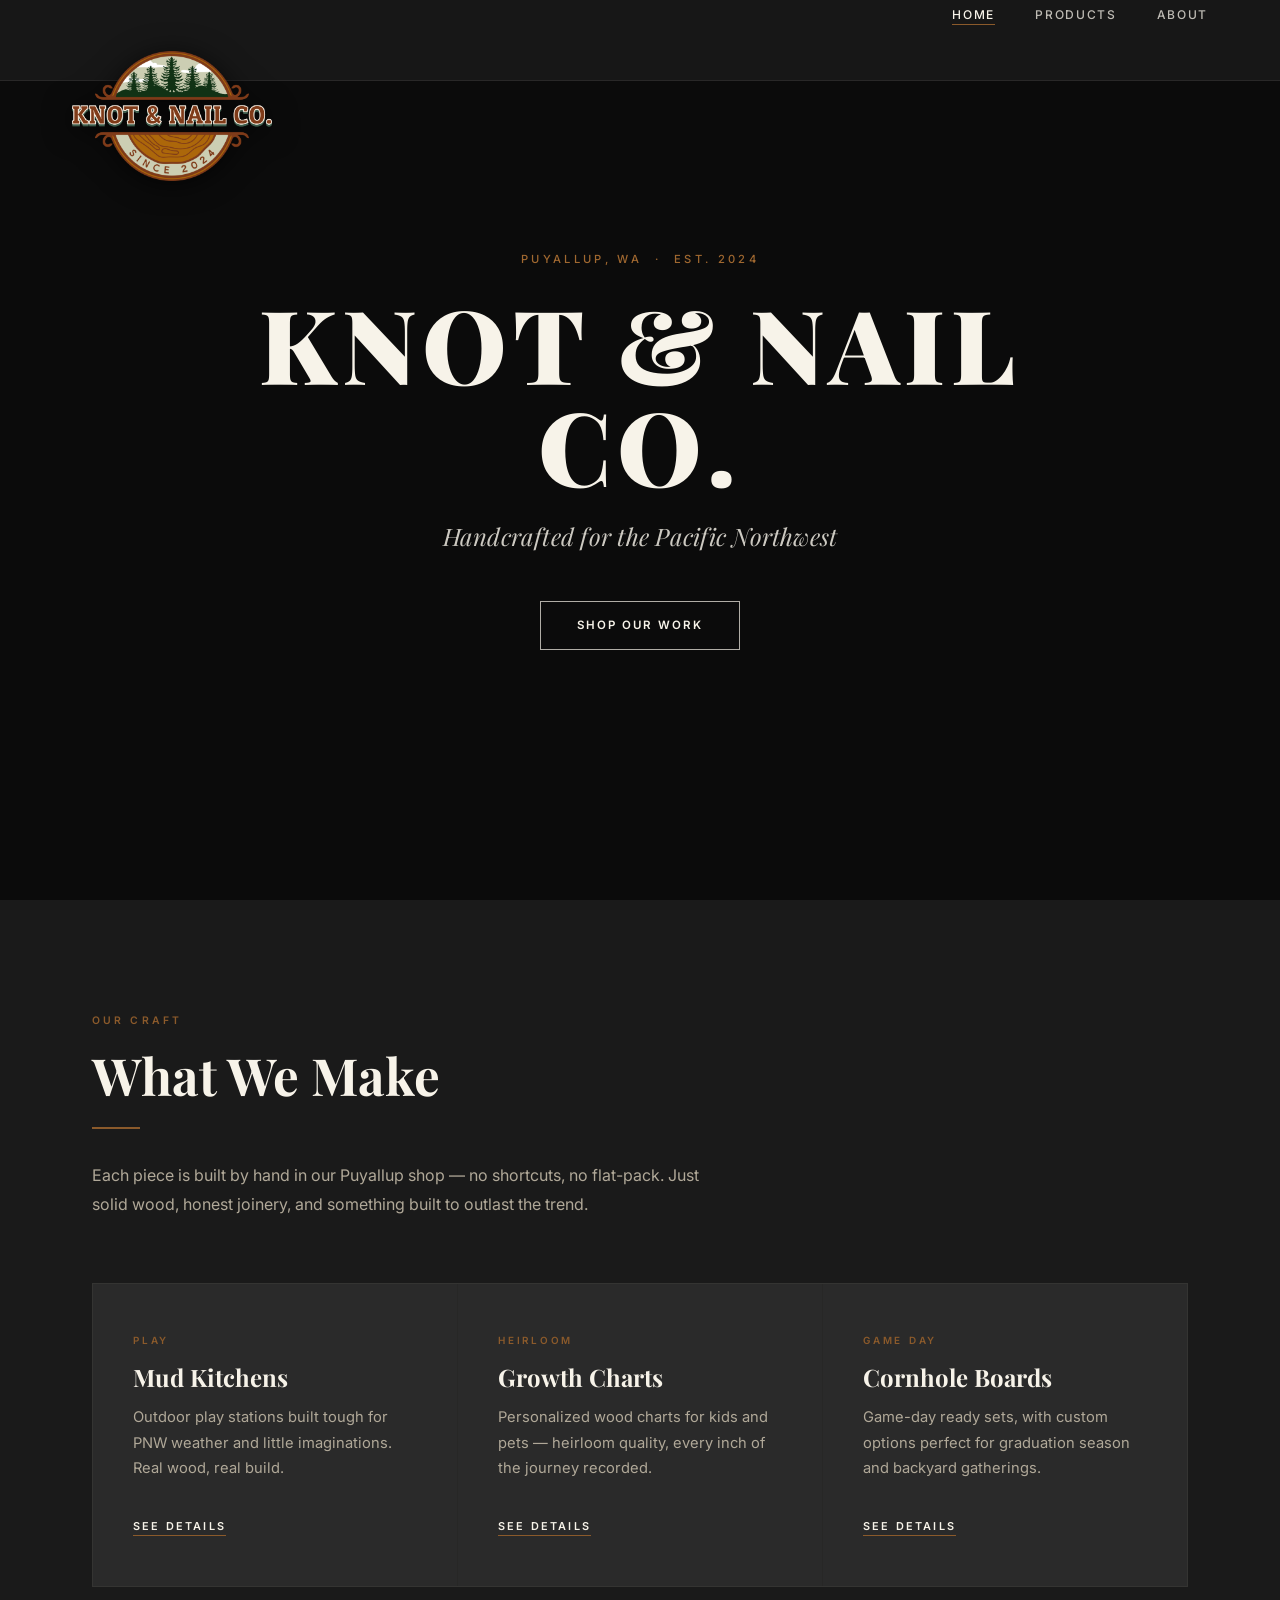
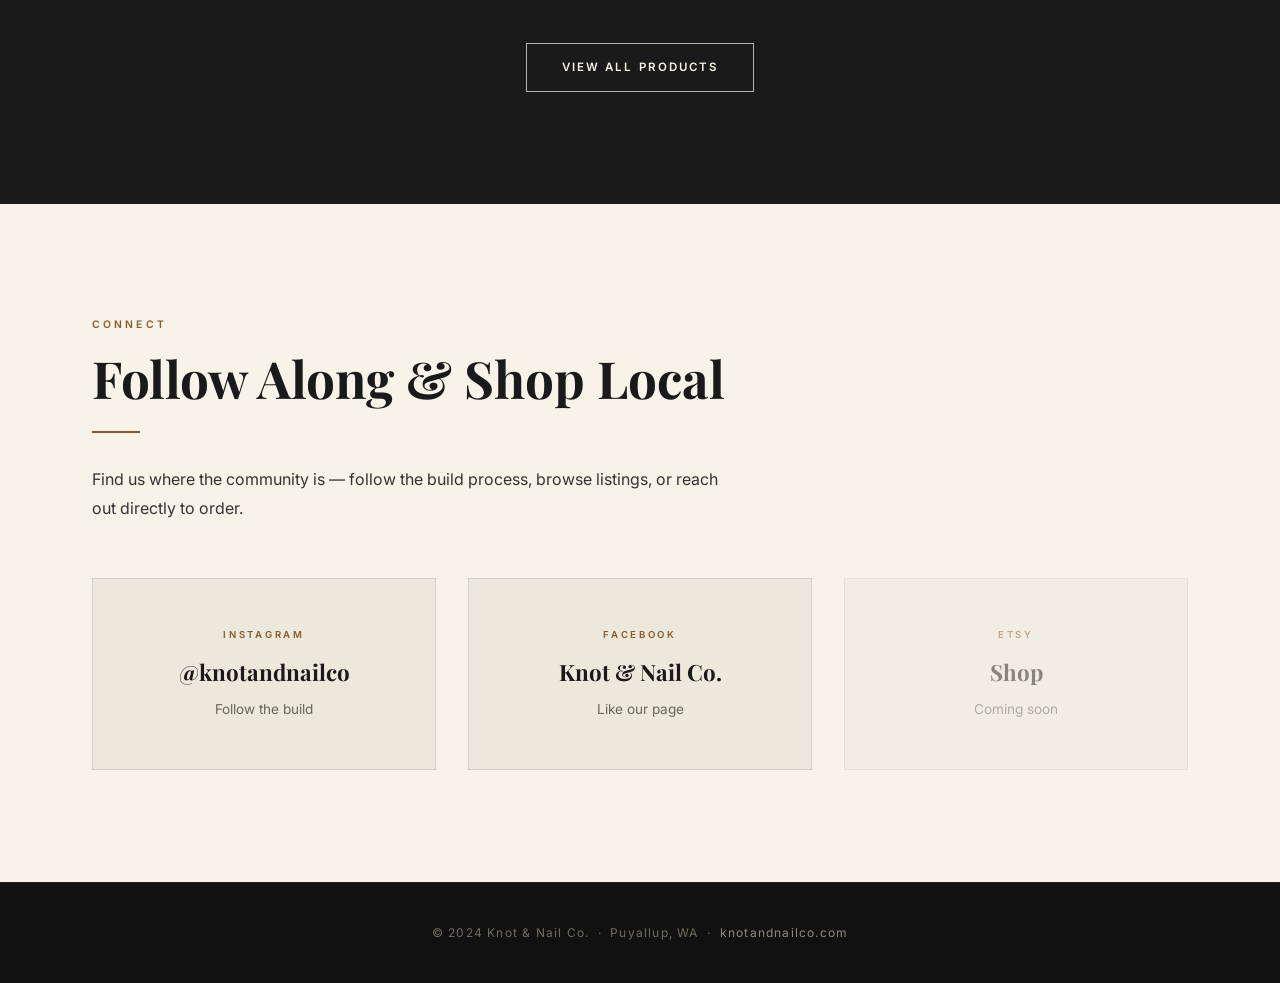
==== index.html @ c2e8aa16 "Initial commit — Knot & Nail Co. website" ====
<!DOCTYPE html>
<html lang="en">
<head>
  <meta charset="UTF-8" />
  <meta name="viewport" content="width=device-width, initial-scale=1.0" />
  <meta name="description" content="Knot & Nail Co. — Handcrafted woodwork made with care in Puyallup, WA. Mud kitchens, growth charts, cornhole boards & more." />
  <title>Knot & Nail Co. | Handcrafted Woodwork — Puyallup, WA</title>
  <link rel="stylesheet" href="css/style.css" />
</head>
<body>

  <!-- ====== NAVIGATION ====== -->
  <header class="site-header">
    <nav class="nav-inner">
      <a href="index.html" class="nav-logo">
        <img src="images/fulllogo_transparent.png" alt="Knot & Nail Co. Logo" />
      </a>
            <button class="hamburger" onclick="this.nextElementSibling || document.querySelector('.nav-links').classList.toggle('open')" aria-label="Menu">
        <span></span><span></span><span></span>
      </button>
      <ul class="nav-links">
        <li><a href="index.html" class="active">Home</a></li>
        <li><a href="products.html">Products</a></li>
        <li><a href="about.html">About</a></li>
      </ul>
    </nav>
  </header>

  <!-- ====== HERO ====== -->
  <section class="hero">
    <div class="hero-bg" style="background-image: url('https://images.pexels.com/photos/3637835/pexels-photo-3637835.jpeg?auto=compress&cs=tinysrgb&w=1600');"></div>
    <div class="hero-overlay"></div>
    <div class="hero-content">
      <span class="hero-eyebrow">Puyallup, WA &nbsp;·&nbsp; Est. 2024</span>
      <h1 class="hero-title">Knot &amp; Nail Co.</h1>
      <p class="hero-subtitle">Handcrafted for the Pacific Northwest</p>
      <a href="products.html" class="btn btn-outline-white">Shop Our Work</a>
    </div>
  </section>

  <!-- ====== WHAT WE MAKE ====== -->
  <section class="section-dark">
    <div class="container">
      <span class="section-label">Our Craft</span>
      <h2 class="section-title-lg light-text">What We Make</h2>
      <div class="divider-line"></div>
      <p class="section-body">Each piece is built by hand in our Puyallup shop — no shortcuts, no flat-pack. Just solid wood, honest joinery, and something built to outlast the trend.</p>

      <div class="preview-grid">

        <div class="preview-card">
          <span class="preview-card-label">Play</span>
          <h3>Mud Kitchens</h3>
          <p>Outdoor play stations built tough for PNW weather and little imaginations. Real wood, real build.</p>
          <a href="products.html" class="preview-card-link">See Details</a>
        </div>

        <div class="preview-card">
          <span class="preview-card-label">Heirloom</span>
          <h3>Growth Charts</h3>
          <p>Personalized wood charts for kids and pets — heirloom quality, every inch of the journey recorded.</p>
          <a href="products.html" class="preview-card-link">See Details</a>
        </div>

        <div class="preview-card">
          <span class="preview-card-label">Game Day</span>
          <h3>Cornhole Boards</h3>
          <p>Game-day ready sets, with custom options perfect for graduation season and backyard gatherings.</p>
          <a href="products.html" class="preview-card-link">See Details</a>
        </div>

      </div>

      <div class="preview-cta">
        <a href="products.html" class="btn btn-outline-white">View All Products</a>
      </div>
    </div>
  </section>

  <!-- ====== FOLLOW & FIND US ====== -->
  <section class="section-light">
    <div class="container">
      <span class="section-label" style="color: var(--brown);">Connect</span>
      <h2 class="section-title-lg dark-text">Follow Along &amp; Shop Local</h2>
      <div class="divider-line"></div>
      <p class="section-body dark-text">Find us where the community is — follow the build process, browse listings, or reach out directly to order.</p>

      <div class="social-grid">

        <a href="https://instagram.com/knotandnailco" target="_blank" rel="noopener" class="social-card">
          <span class="social-card-platform">Instagram</span>
          <span class="social-card-name">@knotandnailco</span>
          <span class="social-card-handle">Follow the build</span>
        </a>

        <a href="https://www.facebook.com/profile.php?id=knotandnailco" target="_blank" rel="noopener" class="social-card">
          <span class="social-card-platform">Facebook</span>
          <span class="social-card-name">Knot &amp; Nail Co.</span>
          <span class="social-card-handle">Like our page</span>
        </a>

        <span class="social-card disabled">
          <span class="social-card-platform">Etsy</span>
          <span class="social-card-name">Shop</span>
          <span class="social-card-handle">Coming soon</span>
        </span>

      </div>
    </div>
  </section>

  <!-- ====== FOOTER ====== -->
  <footer class="site-footer">
    <p>© 2024 Knot &amp; Nail Co. &nbsp;·&nbsp; Puyallup, WA &nbsp;·&nbsp; <a href="http://knotandnailco.com">knotandnailco.com</a></p>
  </footer>

  <script>
    document.querySelector('.hamburger').addEventListener('click', function() {
      document.querySelector('.nav-links').classList.toggle('open');
    });
  </script>
</body>
</html>
---- css/style.css ----
/* ============================================================
   KNOT & NAIL CO. — Premium Editorial Redesign
   Palette: #1A1A1A near-black | #F7F3E9 warm white
            #8B5A2B warm brown | #2D4739 forest green
   Fonts: Playfair Display (serif headlines) | Inter (body/nav)
   ============================================================ */

@import url('https://fonts.googleapis.com/css2?family=Playfair+Display:ital,wght@0,700;0,900;1,400;1,700&family=Inter:wght@300;400;500;600&display=swap');

/* ---- Reset & Base ---- */
*, *::before, *::after { box-sizing: border-box; margin: 0; padding: 0; }

:root {
  --black:      #1A1A1A;
  --charcoal:   #2A2A2A;
  --mid-dark:   #333333;
  --warm-white: #F7F3E9;
  --off-white:  #EDE8DC;
  --brown:      #8B5A2B;
  --brown-light:#A06830;
  --green:      #2D4739;
  --green-light:#3D5E4C;
  --sage:       #7A9E8E;
  --gray-light: #B0A898;
  --gray-mid:   #6E6459;
}

html { scroll-behavior: smooth; }

body {
  font-family: 'Inter', sans-serif;
  background: var(--black);
  color: var(--warm-white);
  line-height: 1.7;
  font-size: 16px;
  -webkit-font-smoothing: antialiased;
}

a { color: inherit; text-decoration: none; }
img { display: block; max-width: 100%; }
ul { list-style: none; }

/* ---- Typography Helpers ---- */
.serif { font-family: 'Playfair Display', Georgia, serif; }

h1, h2, h3 {
  font-family: 'Playfair Display', Georgia, serif;
  line-height: 1.15;
}

/* ============================================================
   NAVIGATION — sticky, dark, minimal
   ============================================================ */
.site-header {
  position: fixed;
  top: 0; left: 0; right: 0;
  z-index: 100;
  background: rgba(26, 26, 26, 0.88);
  backdrop-filter: blur(8px);
  -webkit-backdrop-filter: blur(8px);
  border-bottom: 1px solid rgba(247, 243, 233, 0.08);
  transition: background 0.3s ease;
}

.nav-inner {
  display: flex;
  align-items: flex-start;
  justify-content: space-between;
  max-width: 1200px;
  margin: 0 auto;
  padding: 0 2rem;
  height: 80px;
}

.nav-logo {
  display: flex;
  align-items: center;
  gap: 0.75rem;
  flex-shrink: 0;
}

.nav-logo img {
  width: 200px;
  height: 200px;
  object-fit: contain;
  margin-top: 16px;
  margin-bottom: -60px;
  filter: drop-shadow(0 3px 14px rgba(0,0,0,0.65));
}

.nav-logo-name {
  display: none;
}

.nav-links {
  display: flex;
  align-items: center;
  gap: 2.5rem;
}

.nav-links a {
  font-size: 0.75rem;
  font-weight: 500;
  letter-spacing: 0.14em;
  text-transform: uppercase;
  color: rgba(247, 243, 233, 0.75);
  transition: color 0.2s ease;
  position: relative;
}

.nav-links a::after {
  content: '';
  position: absolute;
  bottom: -3px; left: 0; right: 0;
  height: 1px;
  background: var(--brown);
  transform: scaleX(0);
  transform-origin: left;
  transition: transform 0.25s ease;
}

.nav-links a:hover,
.nav-links a.active {
  color: var(--warm-white);
}

.nav-links a:hover::after,
.nav-links a.active::after {
  transform: scaleX(1);
}

/* ============================================================
   BUTTONS
   ============================================================ */
.btn {
  display: inline-block;
  font-family: 'Inter', sans-serif;
  font-size: 0.72rem;
  font-weight: 600;
  letter-spacing: 0.18em;
  text-transform: uppercase;
  padding: 0.85rem 2.2rem;
  border: 1.5px solid transparent;
  cursor: pointer;
  transition: all 0.25s ease;
  text-decoration: none;
}

/* Outlined white — hero */
.btn-outline-white {
  color: var(--warm-white);
  border-color: rgba(247, 243, 233, 0.7);
  background: transparent;
}
.btn-outline-white:hover {
  background: var(--warm-white);
  border-color: var(--warm-white);
  color: var(--black);
}

/* Solid brown — product cards */
.btn-brown {
  background: var(--brown);
  border-color: var(--brown);
  color: var(--warm-white);
}
.btn-brown:hover {
  background: var(--brown-light);
  border-color: var(--brown-light);
}

/* Ghost brown — secondary */
.btn-outline-brown {
  color: var(--brown-light);
  border-color: var(--brown);
  background: transparent;
}
.btn-outline-brown:hover {
  background: var(--brown);
  color: var(--warm-white);
}

/* White fill — form submit */
.btn-primary {
  background: var(--warm-white);
  border-color: var(--warm-white);
  color: var(--black);
}
.btn-primary:hover {
  background: transparent;
  color: var(--warm-white);
  border-color: var(--warm-white);
}

/* ============================================================
   HERO — full viewport, photo background
   ============================================================ */
.hero {
  position: relative;
  height: 100vh;
  min-height: 600px;
  display: flex;
  align-items: center;
  justify-content: center;
  text-align: center;
  overflow: hidden;
}

.hero-bg {
  position: absolute;
  inset: 0;
  background-size: cover;
  background-position: center;
  background-repeat: no-repeat;
  transform: scale(1.03);
  transition: transform 8s ease;
}

.hero:hover .hero-bg { transform: scale(1.0); }

.hero-overlay {
  position: absolute;
  inset: 0;
  background: rgba(0, 0, 0, 0.58);
}

.hero-content {
  position: relative;
  z-index: 2;
  padding: 0 1.5rem;
  max-width: 900px;
}

.hero-eyebrow {
  font-size: 0.7rem;
  font-weight: 500;
  letter-spacing: 0.3em;
  text-transform: uppercase;
  color: var(--brown-light);
  margin-bottom: 1.4rem;
  display: block;
}

.hero-title {
  font-family: 'Playfair Display', serif;
  font-size: clamp(3.2rem, 8vw, 6.5rem);
  font-weight: 900;
  letter-spacing: 0.06em;
  text-transform: uppercase;
  color: var(--warm-white);
  line-height: 1.0;
  margin-bottom: 1.2rem;
}

.hero-subtitle {
  font-family: 'Playfair Display', serif;
  font-style: italic;
  font-size: clamp(1.1rem, 2.5vw, 1.5rem);
  font-weight: 400;
  color: rgba(247, 243, 233, 0.82);
  margin-bottom: 2.8rem;
  letter-spacing: 0.01em;
}

/* ============================================================
   SECTION LAYOUT
   ============================================================ */
.container {
  max-width: 1160px;
  margin: 0 auto;
  padding: 0 2rem;
}

/* Dark section */
.section-dark {
  background: var(--black);
  padding: 7rem 0;
}

/* Charcoal section */
.section-charcoal {
  background: var(--charcoal);
  padding: 7rem 0;
}

/* Light/cream section */
.section-light {
  background: var(--warm-white);
  color: var(--black);
  padding: 7rem 0;
}

.section-label {
  font-size: 0.65rem;
  font-weight: 600;
  letter-spacing: 0.3em;
  text-transform: uppercase;
  color: var(--brown);
  margin-bottom: 1rem;
  display: block;
}

.section-title-lg {
  font-family: 'Playfair Display', serif;
  font-size: clamp(2rem, 4vw, 3.2rem);
  font-weight: 700;
  margin-bottom: 1.2rem;
  line-height: 1.15;
}

.section-title-lg.dark-text { color: var(--black); }
.section-title-lg.light-text { color: var(--warm-white); }

.section-body {
  font-size: 1rem;
  line-height: 1.8;
  color: var(--gray-light);
  max-width: 640px;
}

.section-body.dark-text { color: var(--mid-dark); }

.divider-line {
  width: 48px;
  height: 2px;
  background: var(--brown);
  margin: 1.4rem 0 2rem;
}

/* ============================================================
   HOME: WHAT WE MAKE — 3-column preview
   ============================================================ */
.preview-grid {
  display: grid;
  grid-template-columns: repeat(3, 1fr);
  gap: 1px;
  background: rgba(247, 243, 233, 0.06);
  border: 1px solid rgba(247, 243, 233, 0.06);
  margin-top: 4rem;
}

.preview-card {
  background: var(--charcoal);
  padding: 3rem 2.5rem;
  transition: background 0.25s ease;
}

.preview-card:hover {
  background: #313131;
}

.preview-card-label {
  font-size: 0.62rem;
  letter-spacing: 0.28em;
  text-transform: uppercase;
  color: var(--brown);
  font-weight: 600;
  margin-bottom: 1rem;
  display: block;
}

.preview-card h3 {
  font-family: 'Playfair Display', serif;
  font-size: 1.5rem;
  font-weight: 700;
  color: var(--warm-white);
  margin-bottom: 0.8rem;
}

.preview-card p {
  font-size: 0.92rem;
  color: var(--gray-light);
  line-height: 1.75;
  margin-bottom: 1.8rem;
}

.preview-card-link {
  font-size: 0.68rem;
  font-weight: 600;
  letter-spacing: 0.2em;
  text-transform: uppercase;
  color: var(--warm-white);
  border-bottom: 1px solid var(--brown);
  padding-bottom: 2px;
  transition: color 0.2s, border-color 0.2s;
}

.preview-card-link:hover {
  color: var(--brown-light);
  border-color: var(--brown-light);
}

.preview-cta {
  text-align: center;
  margin-top: 3.5rem;
}

/* ============================================================
   HOME: SOCIAL / FIND US SECTION
   ============================================================ */
.social-grid {
  display: grid;
  grid-template-columns: repeat(3, 1fr);
  gap: 2rem;
  margin-top: 3.5rem;
}

.social-card {
  display: flex;
  flex-direction: column;
  align-items: center;
  text-align: center;
  padding: 3rem 2rem;
  border: 1px solid rgba(0, 0, 0, 0.1);
  background: var(--off-white);
  transition: transform 0.25s ease, box-shadow 0.25s ease;
  color: var(--black);
  text-decoration: none;
}

.social-card:hover {
  transform: translateY(-4px);
  box-shadow: 0 12px 36px rgba(0,0,0,0.1);
}

.social-card.disabled {
  opacity: 0.5;
  cursor: default;
  pointer-events: none;
}

.social-card-platform {
  font-size: 0.6rem;
  letter-spacing: 0.28em;
  text-transform: uppercase;
  color: var(--brown);
  font-weight: 600;
  margin-bottom: 0.6rem;
}

.social-card-name {
  font-family: 'Playfair Display', serif;
  font-size: 1.4rem;
  font-weight: 700;
  color: var(--black);
  margin-bottom: 0.4rem;
}

.social-card-handle {
  font-size: 0.85rem;
  color: var(--gray-mid);
}

/* ============================================================
   PAGE HERO (Products / About)
   ============================================================ */
.page-hero {
  position: relative;
  height: 55vh;
  min-height: 400px;
  display: flex;
  align-items: center;
  justify-content: center;
  text-align: center;
  overflow: hidden;
}

.page-hero-bg {
  position: absolute;
  inset: 0;
  background-size: cover;
  background-position: center;
  background-repeat: no-repeat;
}

.page-hero-overlay {
  position: absolute;
  inset: 0;
  background: rgba(0, 0, 0, 0.60);
}

.page-hero-content {
  position: relative;
  z-index: 2;
  padding: 0 1.5rem;
  padding-top: 70px; /* nav offset */
}

.page-hero-title {
  font-family: 'Playfair Display', serif;
  font-size: clamp(2.8rem, 6vw, 5rem);
  font-weight: 900;
  letter-spacing: 0.1em;
  text-transform: uppercase;
  color: var(--warm-white);
  line-height: 1.0;
  margin-bottom: 0.9rem;
}

.page-hero-sub {
  font-family: 'Playfair Display', serif;
  font-style: italic;
  font-size: clamp(0.95rem, 2vw, 1.2rem);
  color: rgba(247, 243, 233, 0.78);
}

/* ============================================================
   PRODUCTS PAGE
   ============================================================ */
.products-section {
  background: var(--black);
  padding: 6rem 0 7rem;
}

.product-grid {
  display: grid;
  grid-template-columns: repeat(3, 1fr);
  gap: 1.5rem;
  margin-top: 0;
}

.product-card {
  background: var(--charcoal);
  display: flex;
  flex-direction: column;
  border-top: 2px solid var(--brown);
  transition: transform 0.25s ease, box-shadow 0.25s ease;
}

.product-card:hover {
  transform: translateY(-5px);
  box-shadow: 0 20px 50px rgba(0, 0, 0, 0.45);
}

.product-card-visual {
  height: 160px;
  display: flex;
  align-items: center;
  justify-content: center;
  font-size: 3.5rem;
  background: #222222;
  border-bottom: 1px solid rgba(247, 243, 233, 0.05);
}

.product-card-body {
  padding: 2rem 1.8rem 2.2rem;
  display: flex;
  flex-direction: column;
  flex: 1;
}

.product-card-body h3 {
  font-family: 'Playfair Display', serif;
  font-size: 1.25rem;
  font-weight: 700;
  color: var(--warm-white);
  margin-bottom: 0.5rem;
}

.product-price {
  font-size: 0.82rem;
  font-weight: 600;
  letter-spacing: 0.06em;
  color: var(--sage);
  margin-bottom: 0.9rem;
}

.product-card-body p {
  font-size: 0.88rem;
  color: var(--gray-light);
  line-height: 1.7;
  flex: 1;
  margin-bottom: 1.6rem;
}

.product-note {
  margin-top: 4rem;
  text-align: center;
  font-size: 0.9rem;
  color: var(--gray-light);
  padding: 2.5rem 2rem;
  border: 1px solid rgba(247, 243, 233, 0.1);
  max-width: 680px;
  margin-left: auto;
  margin-right: auto;
}

.product-note strong {
  color: var(--warm-white);
  display: block;
  font-family: 'Playfair Display', serif;
  font-size: 1.1rem;
  margin-bottom: 0.5rem;
}

.product-note a {
  color: var(--brown-light);
  border-bottom: 1px solid transparent;
  transition: border-color 0.2s;
}

.product-note a:hover { border-color: var(--brown-light); }

/* ============================================================
   ABOUT PAGE
   ============================================================ */
.about-story-grid {
  display: grid;
  grid-template-columns: 1fr 1fr;
  gap: 5rem;
  align-items: center;
}

.about-story-text p {
  font-size: 1rem;
  line-height: 1.9;
  color: var(--gray-light);
  margin-bottom: 1.2rem;
}

.about-story-text p:last-child { margin-bottom: 0; }

.about-pull-quote {
  font-family: 'Playfair Display', serif;
  font-style: italic;
  font-size: clamp(1.3rem, 2.5vw, 1.9rem);
  line-height: 1.5;
  color: var(--warm-white);
  border-left: 3px solid var(--brown);
  padding-left: 2rem;
}

/* Find Us — light section */
.find-us-grid {
  display: grid;
  grid-template-columns: repeat(3, 1fr);
  gap: 1.5rem;
  margin-top: 3.5rem;
}

.find-us-card {
  display: flex;
  flex-direction: column;
  align-items: center;
  text-align: center;
  padding: 3rem 2rem;
  border: 1px solid rgba(0, 0, 0, 0.08);
  background: var(--warm-white);
  transition: transform 0.25s ease, box-shadow 0.25s ease, background 0.25s ease;
  color: var(--black);
  cursor: pointer;
}

.find-us-card:hover {
  transform: translateY(-4px);
  box-shadow: 0 12px 30px rgba(0,0,0,0.1);
  background: #fff;
}

.find-us-card.disabled {
  opacity: 0.45;
  cursor: default;
  pointer-events: none;
}

.find-us-icon {
  font-size: 2rem;
  margin-bottom: 1rem;
}

.find-us-platform {
  font-size: 0.58rem;
  letter-spacing: 0.28em;
  text-transform: uppercase;
  color: var(--brown);
  font-weight: 600;
  margin-bottom: 0.5rem;
}

.find-us-name {
  font-family: 'Playfair Display', serif;
  font-size: 1.3rem;
  font-weight: 700;
  color: var(--black);
  margin-bottom: 0.35rem;
}

.find-us-sub {
  font-size: 0.82rem;
  color: var(--gray-mid);
}

/* ============================================================
   CONTACT FORM — dark section
   ============================================================ */
.contact-inner {
  max-width: 620px;
  margin: 0 auto;
  text-align: center;
}

.contact-inner .section-title-lg {
  color: var(--warm-white);
  margin-bottom: 0.6rem;
}

.contact-lead {
  font-size: 0.95rem;
  color: var(--gray-light);
  margin-bottom: 3rem;
}

.contact-form {
  text-align: left;
}

.form-group {
  margin-bottom: 1.5rem;
}

.form-group label {
  display: block;
  font-size: 0.65rem;
  letter-spacing: 0.2em;
  text-transform: uppercase;
  font-weight: 600;
  color: var(--gray-light);
  margin-bottom: 0.5rem;
}

.form-group input,
.form-group textarea {
  width: 100%;
  background: rgba(247, 243, 233, 0.05);
  border: 1px solid rgba(247, 243, 233, 0.15);
  color: var(--warm-white);
  font-family: 'Inter', sans-serif;
  font-size: 0.95rem;
  padding: 0.85rem 1rem;
  outline: none;
  transition: border-color 0.2s ease;
  -webkit-appearance: none;
  border-radius: 0;
}

.form-group input::placeholder,
.form-group textarea::placeholder {
  color: rgba(176, 168, 152, 0.45);
}

.form-group input:focus,
.form-group textarea:focus {
  border-color: var(--brown);
}

.form-group textarea {
  height: 140px;
  resize: vertical;
}

.form-submit {
  width: 100%;
  margin-top: 0.5rem;
}

.contact-email-note {
  margin-top: 2rem;
  font-size: 0.82rem;
  color: var(--gray-light);
  text-align: center;
}

.contact-email-note a {
  color: var(--brown-light);
  border-bottom: 1px solid transparent;
  transition: border-color 0.2s;
}

.contact-email-note a:hover { border-color: var(--brown-light); }

/* ============================================================
   FOOTER
   ============================================================ */
.site-footer {
  background: #111111;
  border-top: 1px solid rgba(247, 243, 233, 0.06);
  padding: 2.5rem 2rem;
  text-align: center;
  font-size: 0.75rem;
  letter-spacing: 0.1em;
  color: rgba(176, 168, 152, 0.6);
}

.site-footer a {
  color: rgba(176, 168, 152, 0.8);
  border-bottom: 1px solid transparent;
  transition: color 0.2s, border-color 0.2s;
}

.site-footer a:hover {
  color: var(--warm-white);
  border-color: var(--brown);
}

/* ============================================================
   RESPONSIVE
   ============================================================ */
@media (max-width: 900px) {
  .preview-grid { grid-template-columns: 1fr 1fr; }
  .product-grid { grid-template-columns: 1fr 1fr; }
  .about-story-grid { grid-template-columns: 1fr; gap: 3rem; }
  .social-grid { grid-template-columns: 1fr 1fr; }
  .find-us-grid { grid-template-columns: 1fr 1fr; }
}

@media (max-width: 640px) {
  .nav-logo img {
    width: 100px;
    height: 100px;
    margin-top: 8px;
    margin-bottom: -28px;
  }
  .nav-links {
    display: none;
    flex-direction: column;
    position: absolute;
    top: 70px;
    left: 0; right: 0;
    background: rgba(26,26,26,0.97);
    padding: 1.5rem 2rem;
    gap: 1rem;
    border-top: 1px solid rgba(247,243,233,0.1);
  }
  .nav-links.open { display: flex; }
  .hamburger {
    display: flex;
    flex-direction: column;
    gap: 5px;
    cursor: pointer;
    padding: 8px;
    margin-top: 18px;
    background: none;
    border: none;
    outline: none;
  }
  .hamburger span {
    display: block;
    width: 24px;
    height: 2px;
    background: var(--warm-white);
    border-radius: 2px;
    transition: all 0.3s;
  }
  .preview-grid { grid-template-columns: 1fr; }
  .product-grid { grid-template-columns: 1fr; }
  .social-grid { grid-template-columns: 1fr; }
  .find-us-grid { grid-template-columns: 1fr; }
  .hero-title { letter-spacing: 0.02em; }
  .section-dark,
  .section-charcoal,
  .section-light { padding: 4.5rem 0; }
  .products-section { padding: 4rem 0 5rem; }
}

@media (min-width: 641px) {
  .hamburger { display: none; }
}
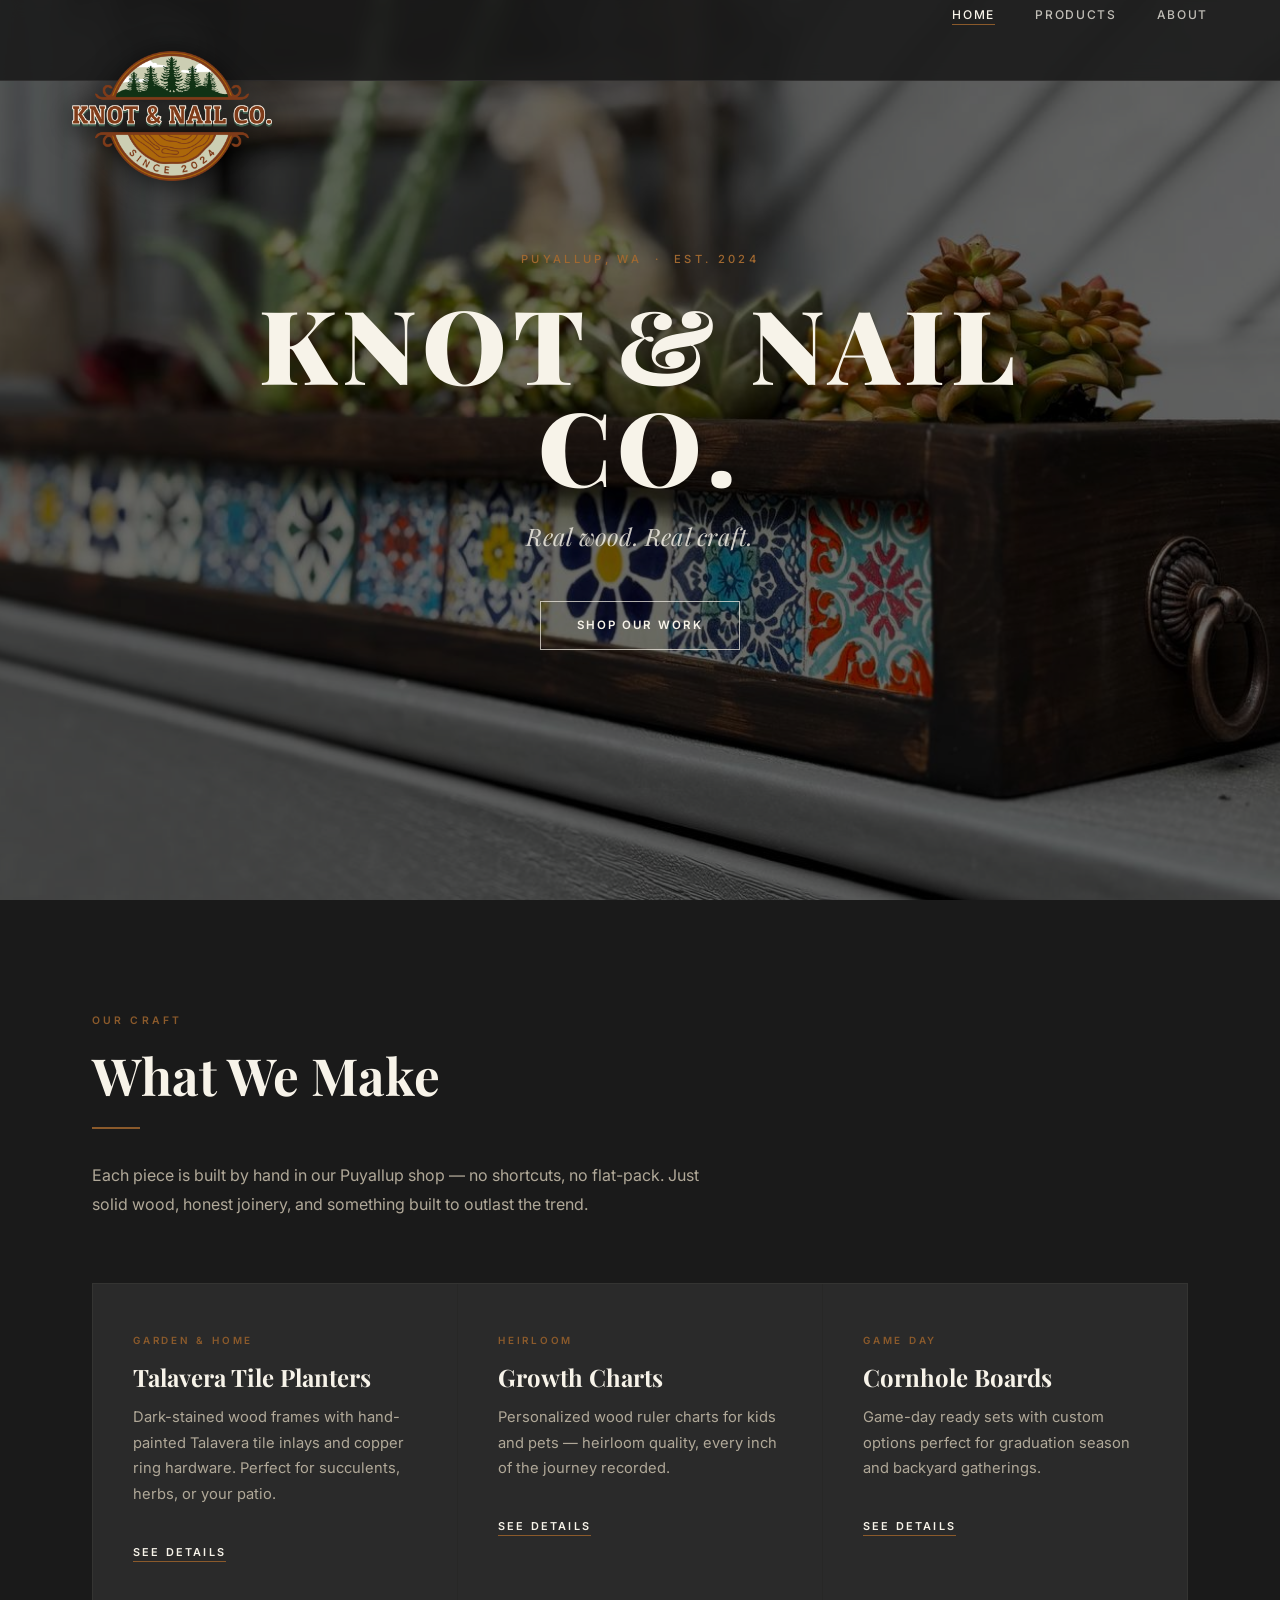
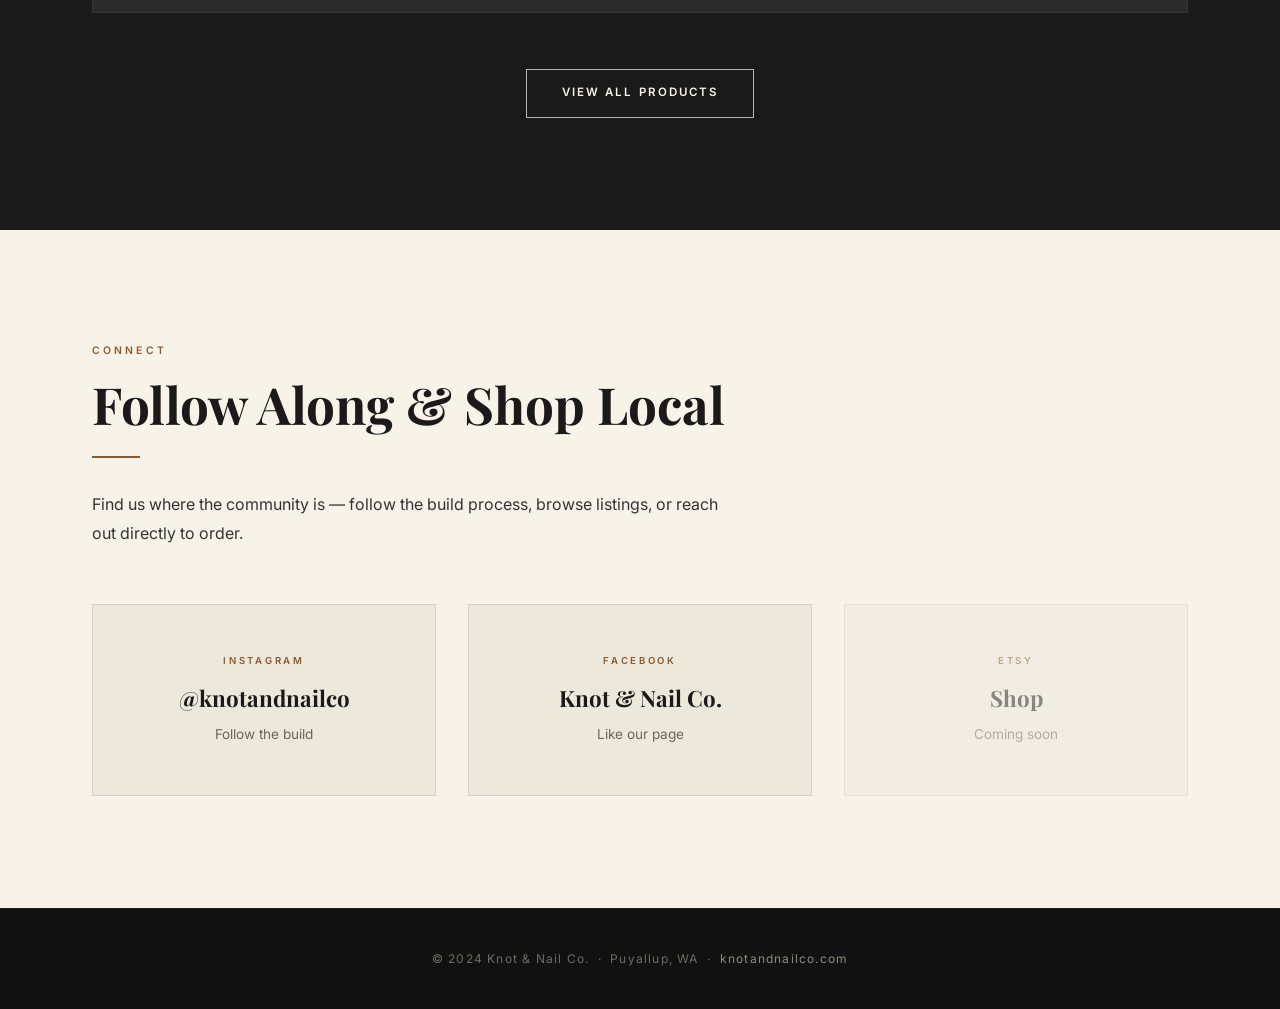
==== commit 529d5a64: "Update site with real product photos, remove mud kitchens, hero updated to Talavera planter" ====
--- a/index.html
+++ b/index.html
@@ -3,7 +3,7 @@
 <head>
   <meta charset="UTF-8" />
   <meta name="viewport" content="width=device-width, initial-scale=1.0" />
-  <meta name="description" content="Knot & Nail Co. — Handcrafted woodwork made with care in Puyallup, WA. Mud kitchens, growth charts, cornhole boards & more." />
+  <meta name="description" content="Knot & Nail Co. — Handcrafted woodwork made with care in Puyallup, WA. Talavera tile planters, growth charts, cornhole boards & more." />
   <title>Knot & Nail Co. | Handcrafted Woodwork — Puyallup, WA</title>
   <link rel="stylesheet" href="css/style.css" />
 </head>
@@ -15,7 +15,7 @@
       <a href="index.html" class="nav-logo">
         <img src="images/fulllogo_transparent.png" alt="Knot & Nail Co. Logo" />
       </a>
-            <button class="hamburger" onclick="this.nextElementSibling || document.querySelector('.nav-links').classList.toggle('open')" aria-label="Menu">
+      <button class="hamburger" aria-label="Menu">
         <span></span><span></span><span></span>
       </button>
       <ul class="nav-links">
@@ -28,12 +28,12 @@
 
   <!-- ====== HERO ====== -->
   <section class="hero">
-    <div class="hero-bg" style="background-image: url('https://images.pexels.com/photos/3637835/pexels-photo-3637835.jpeg?auto=compress&cs=tinysrgb&w=1600');"></div>
+    <div class="hero-bg" style="background-image: url('images/planter-3.jpg');"></div>
     <div class="hero-overlay"></div>
     <div class="hero-content">
       <span class="hero-eyebrow">Puyallup, WA &nbsp;·&nbsp; Est. 2024</span>
       <h1 class="hero-title">Knot &amp; Nail Co.</h1>
-      <p class="hero-subtitle">Handcrafted for the Pacific Northwest</p>
+      <p class="hero-subtitle">Real wood. Real craft.</p>
       <a href="products.html" class="btn btn-outline-white">Shop Our Work</a>
     </div>
   </section>
@@ -49,23 +49,23 @@
       <div class="preview-grid">
 
         <div class="preview-card">
-          <span class="preview-card-label">Play</span>
-          <h3>Mud Kitchens</h3>
-          <p>Outdoor play stations built tough for PNW weather and little imaginations. Real wood, real build.</p>
+          <span class="preview-card-label">Garden &amp; Home</span>
+          <h3>Talavera Tile Planters</h3>
+          <p>Dark-stained wood frames with hand-painted Talavera tile inlays and copper ring hardware. Perfect for succulents, herbs, or your patio.</p>
           <a href="products.html" class="preview-card-link">See Details</a>
         </div>
 
         <div class="preview-card">
           <span class="preview-card-label">Heirloom</span>
           <h3>Growth Charts</h3>
-          <p>Personalized wood charts for kids and pets — heirloom quality, every inch of the journey recorded.</p>
+          <p>Personalized wood ruler charts for kids and pets — heirloom quality, every inch of the journey recorded.</p>
           <a href="products.html" class="preview-card-link">See Details</a>
         </div>
 
         <div class="preview-card">
           <span class="preview-card-label">Game Day</span>
           <h3>Cornhole Boards</h3>
-          <p>Game-day ready sets, with custom options perfect for graduation season and backyard gatherings.</p>
+          <p>Game-day ready sets with custom options perfect for graduation season and backyard gatherings.</p>
           <a href="products.html" class="preview-card-link">See Details</a>
         </div>
 
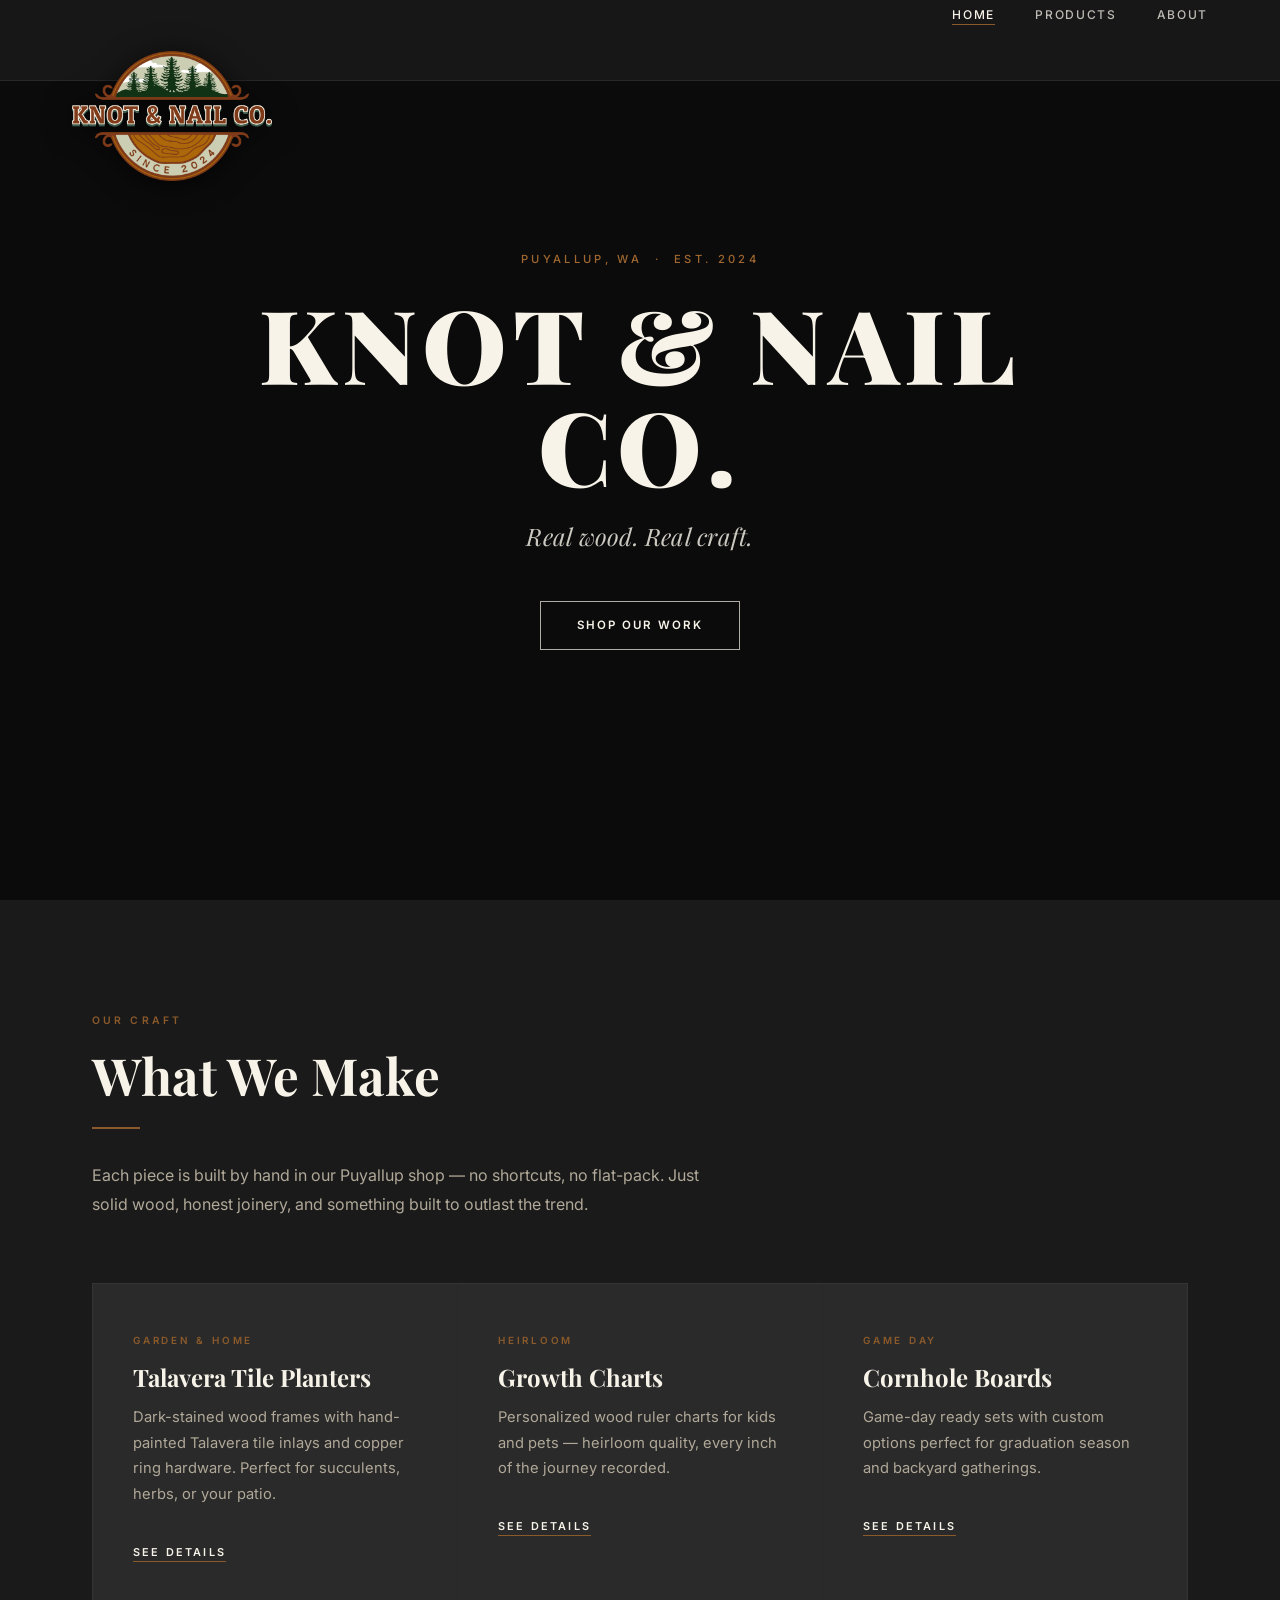
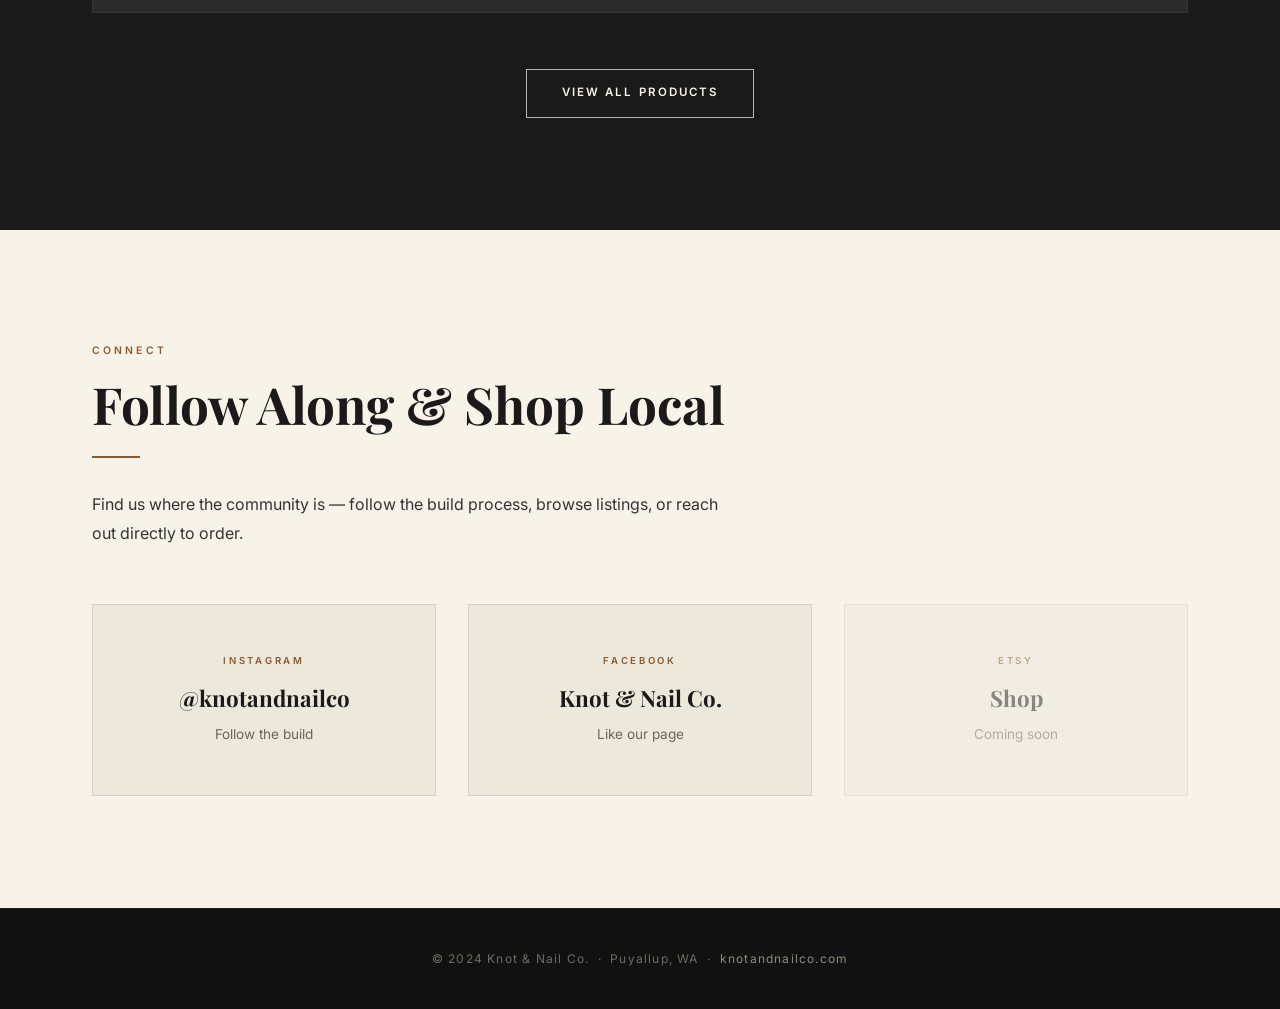
==== commit 72db9215: "Restore original hero image, update growth chart prices to 5-90" ====
--- a/index.html
+++ b/index.html
@@ -3,7 +3,7 @@
 <head>
   <meta charset="UTF-8" />
   <meta name="viewport" content="width=device-width, initial-scale=1.0" />
-  <meta name="description" content="Knot & Nail Co. — Handcrafted woodwork made with care in Puyallup, WA. Talavera tile planters, growth charts, cornhole boards & more." />
+  <meta name="description" content="Knot & Nail Co. — Handmade Talavera tile planters, growth charts, and wood goods built in Puyallup, WA. Real wood. Real craft. Order direct." />
   <title>Knot & Nail Co. | Handcrafted Woodwork — Puyallup, WA</title>
   <link rel="stylesheet" href="css/style.css" />
 </head>
@@ -28,7 +28,7 @@
 
   <!-- ====== HERO ====== -->
   <section class="hero">
-    <div class="hero-bg" style="background-image: url('images/planter-3.jpg');"></div>
+    <div class="hero-bg" style="background-image: url('https://images.pexels.com/photos/3637835/pexels-photo-3637835.jpeg?auto=compress&cs=tinysrgb&w=1600');"></div>
     <div class="hero-overlay"></div>
     <div class="hero-content">
       <span class="hero-eyebrow">Puyallup, WA &nbsp;·&nbsp; Est. 2024</span>
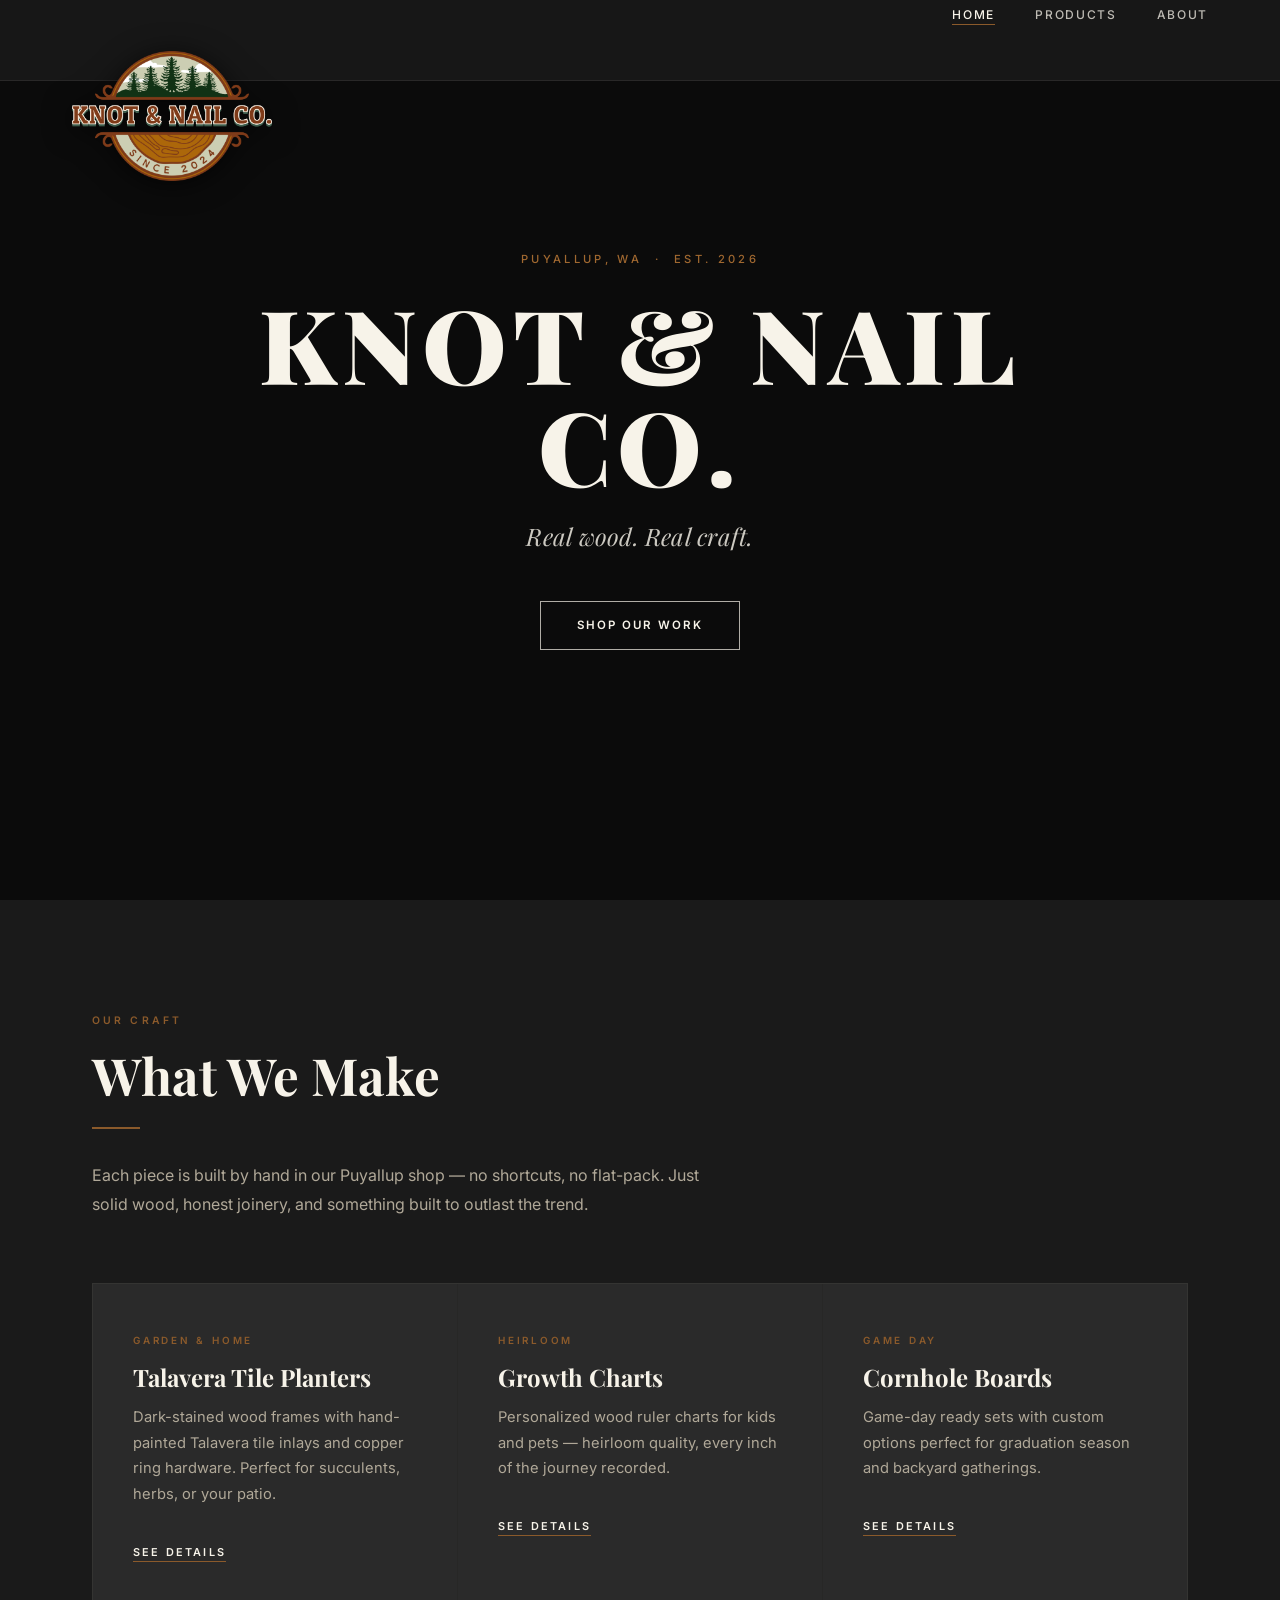
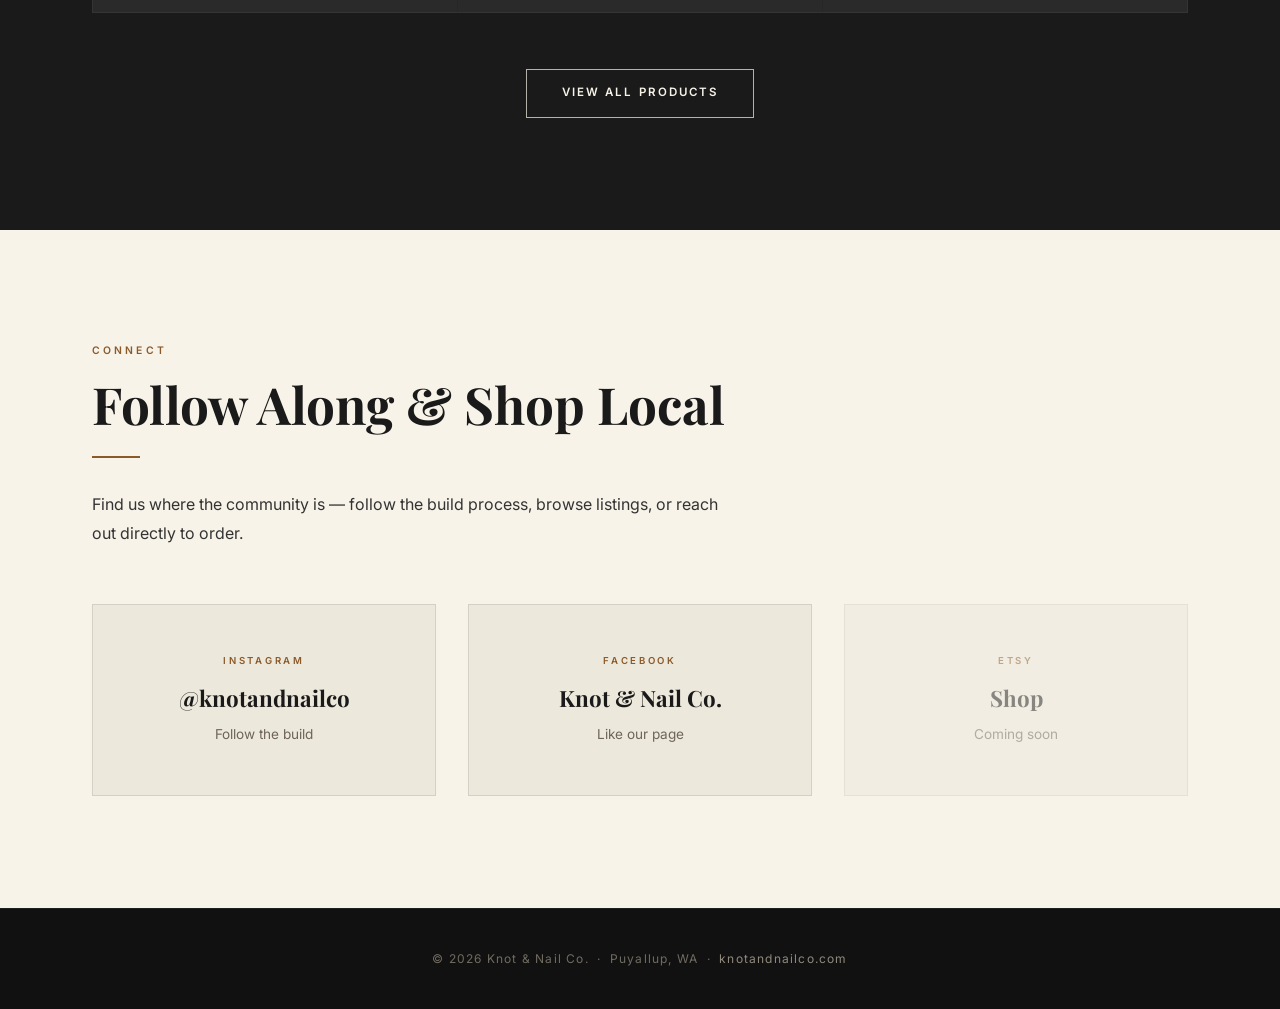
==== commit 9ace387e: "Update year to 2026 (est. + copyright)" ====
--- a/index.html
+++ b/index.html
@@ -31,7 +31,7 @@
     <div class="hero-bg" style="background-image: url('https://images.pexels.com/photos/3637835/pexels-photo-3637835.jpeg?auto=compress&cs=tinysrgb&w=1600');"></div>
     <div class="hero-overlay"></div>
     <div class="hero-content">
-      <span class="hero-eyebrow">Puyallup, WA &nbsp;·&nbsp; Est. 2024</span>
+      <span class="hero-eyebrow">Puyallup, WA &nbsp;·&nbsp; Est. 2026</span>
       <h1 class="hero-title">Knot &amp; Nail Co.</h1>
       <p class="hero-subtitle">Real wood. Real craft.</p>
       <a href="products.html" class="btn btn-outline-white">Shop Our Work</a>
@@ -111,7 +111,7 @@
 
   <!-- ====== FOOTER ====== -->
   <footer class="site-footer">
-    <p>© 2024 Knot &amp; Nail Co. &nbsp;·&nbsp; Puyallup, WA &nbsp;·&nbsp; <a href="http://knotandnailco.com">knotandnailco.com</a></p>
+    <p>© 2026 Knot &amp; Nail Co. &nbsp;·&nbsp; Puyallup, WA &nbsp;·&nbsp; <a href="http://knotandnailco.com">knotandnailco.com</a></p>
   </footer>
 
   <script>
